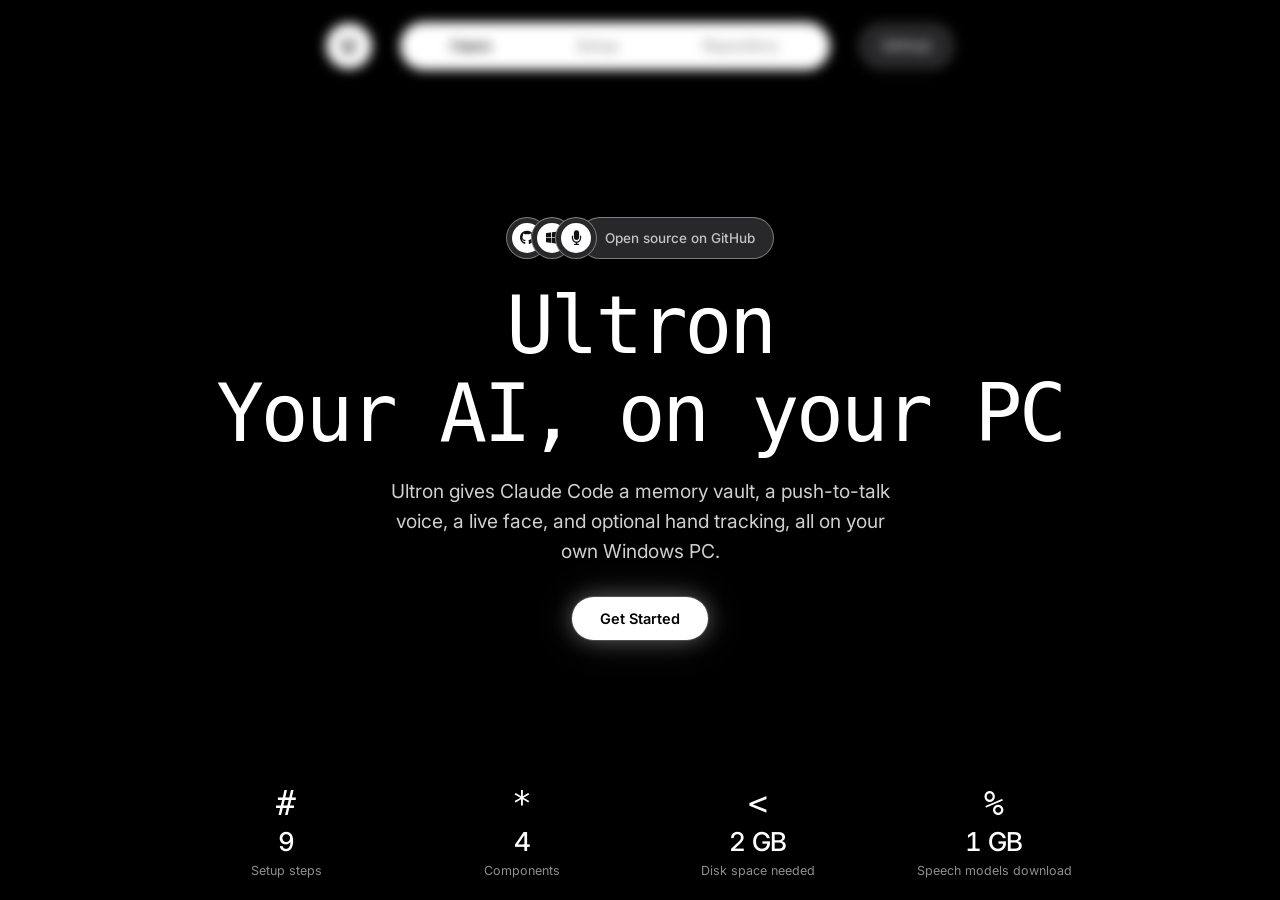
==== site/index.html @ f7903391 "Add Ultron landing page and install guide under site/ Single-viewport landing page with a looping ba" ====
<!doctype html>
<html lang="en">
<head>
  <meta charset="utf-8">
  <meta name="viewport" content="width=device-width, initial-scale=1, viewport-fit=cover">
  <title>Intelligence Designed To Evolve</title>
  <meta name="description" content="Ultron gives Claude Code a memory vault, a push-to-talk voice, a live face, and optional hand tracking, all on your own Windows PC.">
  <link rel="icon" href="assets/logo.svg" type="image/svg+xml">

  <link rel="preconnect" href="https://fonts.googleapis.com">
  <link rel="preconnect" href="https://fonts.gstatic.com" crossorigin>
  <link href="https://fonts.googleapis.com/css2?family=Inter:wght@400;500;600&display=swap" rel="stylesheet">
  <link href="https://db.onlinewebfonts.com/c/8cb707a9b8a73f8a7403336b861c3074?family=BubbledotICG-FinePos" rel="stylesheet">
  <link rel="stylesheet"
        href="https://cdnjs.cloudflare.com/ajax/libs/font-awesome/6.5.2/css/all.min.css"
        integrity="sha512-SnH5WK+bZxgPHs44uWIX+LLJAJ9/2PkPKZ5QiAj6Ta86w+fsb2TkcmfRyVX3pBnMFcV7oQPJkl9QevSCWr3W6A=="
        crossorigin="anonymous" referrerpolicy="no-referrer">
  <link rel="stylesheet" href="styles.css">
</head>
<body>
  <div class="bg" aria-hidden="true">
    <video class="bg-video" autoplay muted loop playsinline>
      <source
        src="https://d8j0ntlcm91z4.cloudfront.net/user_38xzZboKViGWJOttwIXH07lWA1P/hf_20260809_012548_ef22562c-c0ae-4816-ad9d-f8922af4e6a7.mp4"
        type="video/mp4" />
    </video>
  </div>

  <div class="page">
    <header class="topbar anim" style="--d: 0s">
      <a class="logo" href="#" aria-label="Ultron home">
        <img src="assets/logo.svg" width="52" height="52" alt="">
      </a>

      <nav class="nav-pill" aria-label="Primary">
        <a class="is-active" href="#" aria-current="page">Home</a>
        <a href="install.html">Setup</a>
        <a href="https://github.com/Ortholm10/Ultron">Repository</a>
      </nav>

      <a class="signin" href="https://github.com/Ortholm10/Ultron">GitHub</a>

      <button class="burger" type="button" aria-label="Open menu" aria-expanded="false" aria-controls="mobile-menu">
        <span></span><span></span><span></span>
      </button>
    </header>

    <div class="menu-overlay" hidden></div>
    <div class="menu-sheet" id="mobile-menu" hidden>
      <a class="is-active" href="#">Home</a>
      <a href="install.html">Setup</a>
      <a href="https://github.com/Ortholm10/Ultron">Repository</a>
      <a class="menu-signin" href="https://github.com/Ortholm10/Ultron">GitHub</a>
    </div>

    <main class="hero">
      <div class="trust anim" style="--d: 0.05s">
        <span class="avatar a1"><span class="avatar-inner"><i class="fa-brands fa-github"></i></span></span>
        <span class="avatar a2"><span class="avatar-inner"><i class="fa-brands fa-windows"></i></span></span>
        <span class="avatar a3"><span class="avatar-inner"><i class="fa-solid fa-microphone"></i></span></span>
        <span class="trust-pill">Open source on GitHub</span>
      </div>

      <h1 class="headline anim">
        <span class="line l1">Ultron</span>
        <span class="line l2">Your AI, on your PC</span>
      </h1>

      <p class="subhead anim" style="--d: 0.28s">
        Ultron gives Claude Code a memory vault, a push-to-talk voice, a live face, and optional hand tracking, all on your own Windows PC.
      </p>

      <a class="cta anim" style="--d: 0.4s" href="install.html">Get Started</a>
    </main>

    <footer class="stats">
      <div class="stat anim" style="--d: 0.5s">
        <span class="stat-icon">#</span>
        <span class="stat-value" data-target="10" data-decimals="0" data-suffix="">10</span>
        <span class="stat-label">Setup steps</span>
      </div>
      <div class="stat anim" style="--d: 0.58s">
        <span class="stat-icon">*</span>
        <span class="stat-value" data-target="5" data-decimals="0" data-suffix="">5</span>
        <span class="stat-label">Components</span>
      </div>
      <div class="stat anim" style="--d: 0.66s">
        <span class="stat-icon">&lt;</span>
        <span class="stat-value" data-target="3" data-decimals="0" data-suffix=" GB">3 GB</span>
        <span class="stat-label">Disk space needed</span>
      </div>
      <div class="stat anim" style="--d: 0.74s">
        <span class="stat-icon">%</span>
        <span class="stat-value" data-target="1" data-decimals="0" data-suffix=" GB">1 GB</span>
        <span class="stat-label">Speech models download</span>
      </div>
    </footer>
  </div>

  <script src="main.js" defer></script>
</body>
</html>
---- site/styles.css ----
@font-face {
  font-family: "Geist Pixel Circle";
  src: url("fonts/GeistPixel-Circle.woff2") format("woff2");
  font-weight: 400;
  font-style: normal;
  font-display: swap;
}

:root {
  --bg: #000000;
  --text: #ffffff;
  --muted: #8e8e8e;
  --nav-text: #2e2e2e;
  --pill-dark: #28282a;
  --sign-in-text: #c8c8c8;
  --nav-shadow: 0 4px 14px rgba(0, 0, 0, 0.16);
  --trust-bg: #28282a;
  --trust-border: rgba(255, 255, 255, 0.4);
  --trust-text: #c4c2c3;
  --font-sans: "Inter", "Segoe UI", system-ui, sans-serif;
  --font-display: "BubbledotICG-FinePos", "Geist Pixel Circle", monospace;
  --ease-out: cubic-bezier(0.22, 1, 0.36, 1);
  --trust-size: clamp(36px, 4.5vw, 42px);
}

*,
*::before,
*::after {
  box-sizing: border-box;
}

html,
body {
  height: 100%;
}

body {
  margin: 0;
  background: var(--bg);
  color: var(--text);
  font-family: var(--font-sans);
  -webkit-font-smoothing: antialiased;
  -moz-osx-font-smoothing: grayscale;
  overflow: hidden;
  height: 100vh;
  height: 100dvh;
}

body.menu-open {
  overflow: hidden;
}

a {
  color: inherit;
  text-decoration: none;
}

a:focus-visible,
button:focus-visible {
  outline: 2px solid #ffffff;
  outline-offset: 3px;
  border-radius: 6px;
}

/* Full-viewport background video */
.bg {
  position: absolute;
  inset: 0;
  overflow: hidden;
  background: var(--bg);
  z-index: 0;
}

.bg-video {
  position: absolute;
  inset: 0;
  width: 100%;
  height: 100%;
  object-fit: cover;
  pointer-events: none;
  z-index: 0;
}

/* Single-viewport layout: header, hero, stats */
.page {
  position: relative;
  z-index: 1;
  height: 100vh;
  height: 100dvh;
  display: flex;
  flex-direction: column;
  align-items: center;
  justify-content: center;
  padding: clamp(16px, 2.4vh, 28px) clamp(14px, 3vw, 32px);
  overflow: hidden;
}

/* Header */
.topbar {
  display: flex;
  align-items: center;
  justify-content: center;
  gap: clamp(18px, 2.8vw, 28px);
  width: 100%;
  max-width: 720px;
  flex-shrink: 0;
  position: relative;
  z-index: 1;
}

.logo {
  width: clamp(40px, 4.4vw, 46px);
  aspect-ratio: 1;
  border-radius: 50%;
  background: #ffffff;
  box-shadow: var(--nav-shadow);
  display: grid;
  place-items: center;
  flex-shrink: 0;
  transition: transform 0.25s var(--ease-out);
}

.logo:hover {
  transform: scale(1.04);
}

.logo img {
  width: 72%;
  height: 72%;
  object-fit: contain;
  display: block;
}

.nav-pill {
  display: flex;
  align-items: center;
  justify-content: space-around;
  flex: 1;
  max-width: 430px;
  height: clamp(44px, 5.2vw, 48px);
  padding: 4px 8px;
  border-radius: 999px;
  background: #ffffff;
  box-shadow: var(--nav-shadow);
}

.nav-pill a {
  position: relative;
  color: var(--nav-text);
  font-weight: 500;
  font-size: clamp(13px, 1.4vw, 15px);
  letter-spacing: -0.01em;
  opacity: 0.5;
  padding: 0 10px;
  transition: opacity 0.2s ease;
}

.nav-pill a:hover {
  opacity: 0.75;
}

.nav-pill a.is-active {
  opacity: 1;
}

.nav-pill a.is-active::after {
  content: "";
  position: absolute;
  left: 50%;
  bottom: 5px;
  width: 3px;
  height: 3px;
  border-radius: 50%;
  background: #000000;
  transform: translateX(-50%);
  box-shadow: -5px 0 0 #000000, 5px 0 0 #000000;
}

.signin {
  height: clamp(44px, 5.2vw, 48px);
  padding: 0 clamp(18px, 2.2vw, 24px);
  display: inline-flex;
  align-items: center;
  border-radius: 999px;
  background: var(--pill-dark);
  color: var(--sign-in-text);
  font-weight: 500;
  font-size: clamp(13px, 1.4vw, 15px);
  box-shadow: var(--nav-shadow);
  transition: background 0.2s ease, color 0.2s ease, transform 0.2s ease;
  white-space: nowrap;
}

.signin:hover {
  background: #323234;
  color: #ffffff;
  transform: translateY(-1px);
}

.burger,
.menu-overlay,
.menu-sheet {
  display: none;
}

/* Hero */
.hero {
  flex: 1;
  display: flex;
  flex-direction: column;
  align-items: center;
  justify-content: center;
  text-align: center;
  width: 100%;
  max-width: 900px;
  padding: 0;
  position: relative;
  z-index: 1;
  min-height: 0;
}

.trust {
  display: inline-flex;
  align-items: center;
  margin-bottom: clamp(16px, 2.5vh, 26px);
}

.avatar {
  position: relative;
  width: var(--trust-size);
  height: var(--trust-size);
  padding: 5px;
  border-radius: 50%;
  background: var(--trust-bg);
  border: 1px solid var(--trust-border);
  display: grid;
  place-items: center;
  transition: transform 0.35s var(--ease-out);
}

.avatar + .avatar {
  margin-left: calc(var(--trust-size) * -0.42);
}

.avatar.a1 { z-index: 1; }
.avatar.a2 { z-index: 2; }
.avatar.a3 { z-index: 4; }

.avatar.a1:hover { transform: translateY(-2px); }
.avatar.a2:hover { transform: translateY(-4px); }
.avatar.a3:hover { transform: translateY(-2px); }

.avatar-inner {
  width: 100%;
  height: 100%;
  border-radius: 50%;
  background: #ffffff;
  display: grid;
  place-items: center;
  color: #111111;
  font-size: calc(var(--trust-size) * 0.34);
  line-height: 1;
}

.trust-pill {
  position: relative;
  z-index: 3;
  height: var(--trust-size);
  display: inline-flex;
  align-items: center;
  margin-left: calc(var(--trust-size) * -0.42);
  padding-left: calc(var(--trust-size) * 0.58);
  padding-right: 18px;
  border-radius: 999px;
  background: var(--trust-bg);
  border: 1px solid var(--trust-border);
  color: var(--trust-text);
  font-weight: 500;
  font-size: clamp(12px, 1.4vw, 13.5px);
  white-space: nowrap;
}

/* Headline: solid white, retro dot-matrix display */
.headline {
  margin: 0;
  font-family: var(--font-display);
  font-weight: 400;
  color: #ffffff;
  font-size: clamp(28px, 6.2vw, 80px);
  letter-spacing: -0.04em;
  line-height: 1.12;
  white-space: nowrap;
  overflow: hidden;
  max-width: 100%;
}

.headline .line {
  display: block;
  opacity: 0;
  transform: translateY(14px);
  animation: headlineFade 0.85s var(--ease-out) forwards;
}

.headline .l1 { animation-delay: 0.12s; }
.headline .l2 { animation-delay: 0.3s; }

/* Subhead */
.subhead {
  max-width: min(500px, 92%);
  margin: 18px 0 0;
  font-size: clamp(calc(13.5px + 2pt), calc(1.55vw + 2pt), calc(16.5px + 2pt));
  line-height: 1.55;
  font-weight: 400;
  color: #d0d0d0;
  opacity: 0.8;
}

/* CTA */
.cta {
  display: inline-flex;
  align-items: center;
  justify-content: center;
  margin-top: clamp(22px, 3.4vh, 34px);
  padding: clamp(11px, 1.6vh, 13px) clamp(22px, 3vw, 28px);
  border-radius: 999px;
  background: #ffffff;
  color: #000000;
  font-weight: 600;
  font-size: clamp(13.5px, 1.5vw, 14.5px);
  box-shadow: 0 0 0 1px rgba(255, 255, 255, 0.15),
              0 0 22px rgba(255, 255, 255, 0.32),
              0 0 44px rgba(255, 255, 255, 0.12);
  transition: transform 0.25s var(--ease-out), box-shadow 0.25s ease;
}

.cta:hover {
  transform: translateY(-2px) scale(1.02);
  box-shadow: 0 0 0 1px rgba(255, 255, 255, 0.22),
              0 0 28px rgba(255, 255, 255, 0.42),
              0 0 56px rgba(255, 255, 255, 0.18);
}

/* Stats footer */
.stats {
  display: grid;
  grid-template-columns: repeat(4, 1fr);
  gap: clamp(12px, 2vw, 24px);
  width: 100%;
  max-width: 920px;
  flex-shrink: 0;
  text-align: center;
  position: relative;
  z-index: 1;
}

.stat {
  display: grid;
  justify-items: center;
  gap: 6px;
}

.stat-icon {
  font-family: var(--font-display);
  font-size: clamp(22px, 3vw, 33px);
  color: #ffffff;
  line-height: 1;
}

.stat-value {
  font-family: var(--font-sans);
  font-size: clamp(18px, 2.2vw, 26px);
  letter-spacing: -0.025em;
  font-variant-numeric: tabular-nums;
  color: #ffffff;
  font-weight: 500;
}

.stat-label {
  font-size: clamp(11px, 1.2vw, 12.5px);
  color: var(--muted);
}

/* Entrance animations */
.anim {
  opacity: 0;
  transform: translateY(22px) scale(0.98);
  filter: blur(6px);
  animation: reveal 0.85s var(--ease-out) forwards;
  animation-delay: var(--d, 0s);
}

.cta.anim {
  animation-name: revealPulse;
}

.topbar.anim {
  animation: slideDown 0.7s var(--ease-out) both;
  animation-delay: 0s;
}

@keyframes reveal {
  to {
    opacity: 1;
    transform: translateY(0) scale(1);
    filter: blur(0);
  }
}

@keyframes revealPulse {
  0% {
    opacity: 0;
    transform: translateY(22px) scale(0.98);
    filter: blur(6px);
  }
  70% {
    opacity: 1;
    transform: translateY(0) scale(1);
    filter: blur(0);
  }
  85% {
    box-shadow: 0 0 0 1px rgba(255, 255, 255, 0.2),
                0 0 30px rgba(255, 255, 255, 0.42),
                0 0 56px rgba(255, 255, 255, 0.16);
  }
  100% {
    opacity: 1;
    transform: translateY(0) scale(1);
    filter: blur(0);
  }
}

@keyframes slideDown {
  from {
    opacity: 0;
    transform: translateY(-18px);
  }
  to {
    opacity: 1;
    transform: translateY(0);
  }
}

@keyframes headlineFade {
  from {
    opacity: 0;
    transform: translateY(14px);
  }
  to {
    opacity: 1;
    transform: translateY(0);
  }
}

@keyframes overlayIn {
  from { opacity: 0; }
  to { opacity: 1; }
}

@keyframes menuIn {
  from {
    opacity: 0;
    transform: translate(-50%, -10px) scale(0.98);
  }
  to {
    opacity: 1;
    transform: translate(-50%, 0) scale(1);
  }
}

@keyframes linkIn {
  from {
    opacity: 0;
    transform: translateY(8px);
  }
  to {
    opacity: 1;
    transform: translateY(0);
  }
}

/* Responsive: tablet and below */
@media (max-width: 720px) {
  .headline {
    letter-spacing: -0.08em;
    line-height: 1.05;
  }

  .nav-pill,
  .signin {
    display: none;
  }

  .topbar {
    justify-content: space-between;
    max-width: 100%;
  }

  .logo {
    width: 48px;
    height: 48px;
  }

  .burger {
    display: grid;
    place-items: center;
    align-content: center;
    gap: 5px;
    width: 48px;
    height: 48px;
    border-radius: 50%;
    border: 0;
    padding: 0;
    background: var(--pill-dark);
    box-shadow: var(--nav-shadow);
    cursor: pointer;
    transition: background 0.25s ease;
  }

  .burger span {
    display: block;
    width: 18px;
    height: 1.5px;
    background: #ffffff;
    border-radius: 2px;
    transition: transform 0.3s var(--ease-out), background 0.25s ease, opacity 0.2s ease;
  }

  .burger[aria-expanded="true"] {
    background: #ffffff;
  }

  .burger[aria-expanded="true"] span {
    background: #000000;
  }

  .burger[aria-expanded="true"] span:nth-child(1) {
    transform: translateY(6.5px) rotate(45deg);
  }

  .burger[aria-expanded="true"] span:nth-child(2) {
    opacity: 0;
  }

  .burger[aria-expanded="true"] span:nth-child(3) {
    transform: translateY(-6.5px) rotate(-45deg);
  }

  .menu-overlay {
    display: block;
    position: fixed;
    inset: 0;
    background: rgba(0, 0, 0, 0.62);
    backdrop-filter: blur(6px);
    -webkit-backdrop-filter: blur(6px);
    z-index: 5;
    animation: overlayIn 0.28s ease both;
  }

  .menu-overlay[hidden] {
    display: none;
  }

  .menu-sheet {
    display: flex;
    flex-direction: column;
    gap: 4px;
    position: fixed;
    top: calc(clamp(16px, 2.4vh, 28px) + 48px + 14px);
    left: 50%;
    width: min(92vw, 420px);
    padding: 22px 18px 20px;
    border-radius: 28px;
    background: #ffffff;
    box-shadow: 0 20px 60px rgba(0, 0, 0, 0.45);
    z-index: 6;
    animation: menuIn 0.38s var(--ease-out) both;
    transform: translateX(-50%);
  }

  .menu-sheet[hidden] {
    display: none;
  }

  .menu-sheet a {
    position: relative;
    display: block;
    padding: 12px 10px;
    color: var(--nav-text);
    font-size: 17px;
    font-weight: 500;
    opacity: 0;
    animation: linkIn 0.4s var(--ease-out) forwards;
  }

  .menu-sheet a:nth-child(1) { animation-delay: 0.06s; }
  .menu-sheet a:nth-child(2) { animation-delay: 0.1s; }
  .menu-sheet a:nth-child(3) { animation-delay: 0.14s; }
  .menu-sheet a:nth-child(4) { animation-delay: 0.18s; }

  .menu-sheet a.is-active::after {
    content: "";
    position: absolute;
    left: 50%;
    bottom: 8px;
    width: 3px;
    height: 3px;
    border-radius: 50%;
    background: #000000;
    transform: translateX(-50%);
    box-shadow: -5px 0 0 #000000, 5px 0 0 #000000;
  }

  .menu-sheet .menu-signin {
    margin-top: 8px;
    text-align: center;
    background: var(--pill-dark);
    color: var(--sign-in-text);
    border-radius: 999px;
    padding: 14px 10px;
  }

  .stats {
    grid-template-columns: repeat(2, 1fr);
    row-gap: 20px;
  }
}

@media (max-width: 480px) {
  .trust-pill {
    font-size: 12px;
  }

  .headline {
    font-size: clamp(28px, 9.2vw, 44px);
    letter-spacing: -0.09em;
    line-height: 1.04;
  }

  :root {
    --trust-size: 34px;
  }
}

@media (max-height: 700px) {
  .trust {
    margin-bottom: 12px;
  }

  .subhead {
    margin-top: 12px;
  }

  .cta {
    margin-top: 18px;
  }

  .stats {
    row-gap: 12px;
  }
}

@media (prefers-reduced-motion: reduce) {
  *,
  *::before,
  *::after {
    animation: none !important;
    transition: none !important;
  }

  .anim,
  .headline .line {
    opacity: 1;
    transform: none;
    filter: none;
  }

  .headline {
    color: #ffffff;
  }

  .menu-sheet a {
    opacity: 1;
  }
}
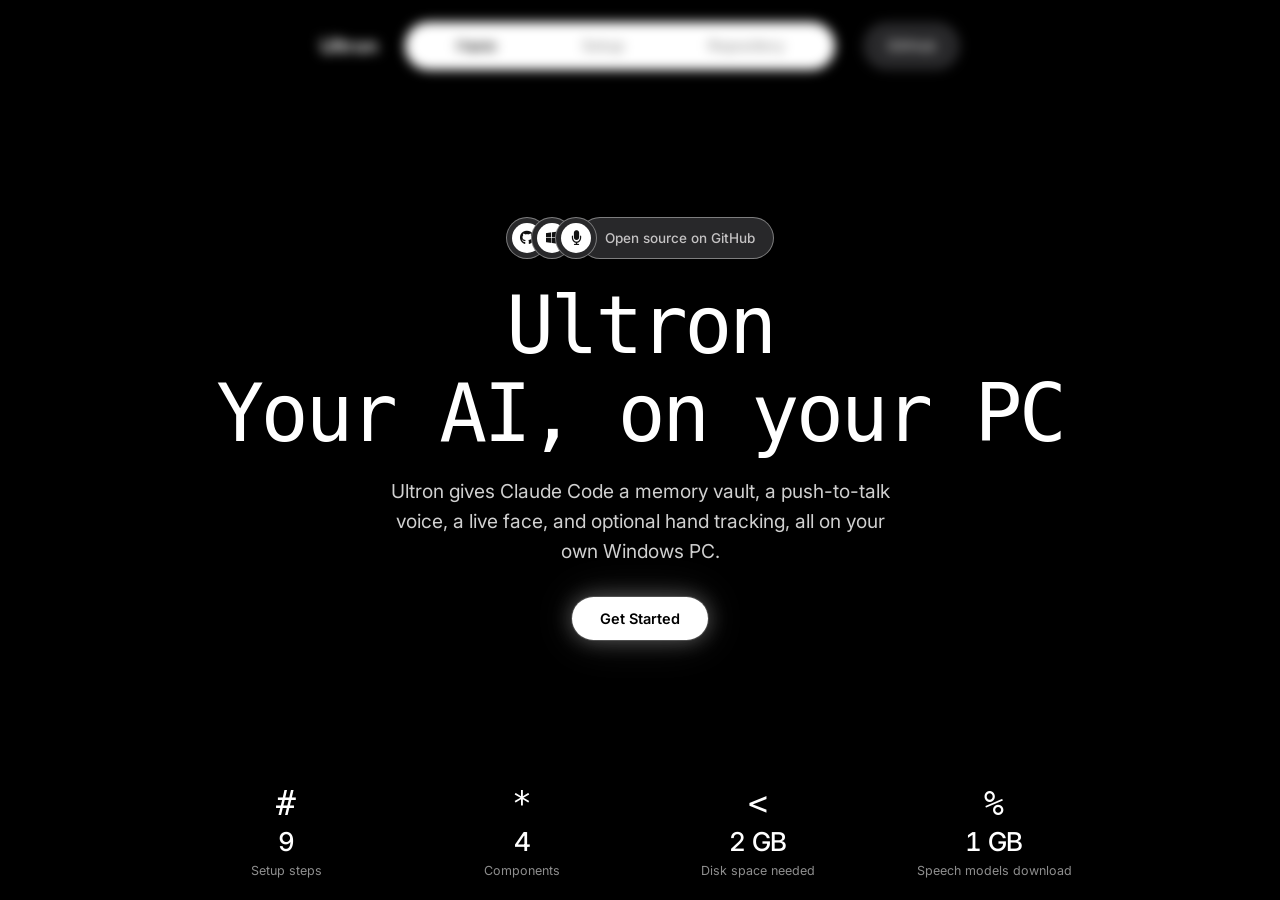
==== commit ae31a9d9: "Use the Ultron name as the header mark instead of a logo Remove the logo image and its favicon link." ====
--- a/site/index.html
+++ b/site/index.html
@@ -5,7 +5,6 @@
   <meta name="viewport" content="width=device-width, initial-scale=1, viewport-fit=cover">
   <title>Intelligence Designed To Evolve</title>
   <meta name="description" content="Ultron gives Claude Code a memory vault, a push-to-talk voice, a live face, and optional hand tracking, all on your own Windows PC.">
-  <link rel="icon" href="assets/logo.svg" type="image/svg+xml">
 
   <link rel="preconnect" href="https://fonts.googleapis.com">
   <link rel="preconnect" href="https://fonts.gstatic.com" crossorigin>
@@ -28,9 +27,7 @@
 
   <div class="page">
     <header class="topbar anim" style="--d: 0s">
-      <a class="logo" href="#" aria-label="Ultron home">
-        <img src="assets/logo.svg" width="52" height="52" alt="">
-      </a>
+      <a class="wordmark" href="#">Ultron</a>
 
       <nav class="nav-pill" aria-label="Primary">
         <a class="is-active" href="#" aria-current="page">Home</a>
--- a/site/styles.css
+++ b/site/styles.css
@@ -131,6 +131,15 @@
   display: block;
 }
 
+.wordmark {
+  color: #ffffff;
+  font-weight: 600;
+  font-size: clamp(18px, 2vw, 20px);
+  letter-spacing: -0.01em;
+  text-decoration: none;
+  flex-shrink: 0;
+}
+
 .nav-pill {
   display: flex;
   align-items: center;
